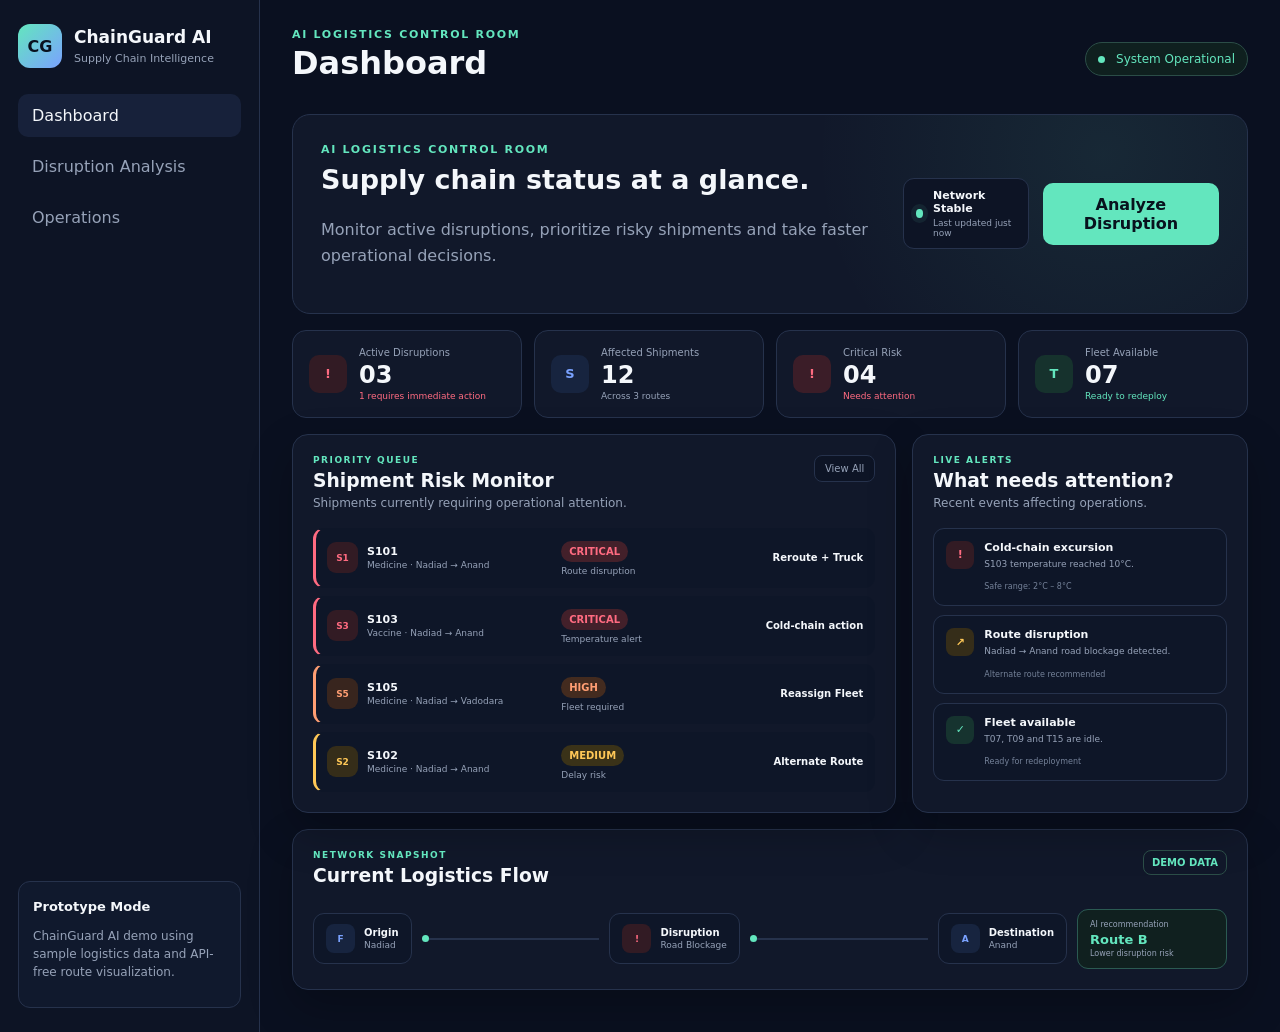
==== src/index.html @ 37f9aabf "software" ====
<!DOCTYPE html>
<html lang="en">
<head>

  <meta charset="UTF-8">

  <meta
    name="viewport"
    content="width=device-width, initial-scale=1.0"
  >

  <title>
    ChainGuard AI
  </title>

  <link
    rel="stylesheet"
    href="style.css"
  >

</head>

<body>

  <div class="app-shell">

    <!-- ================= SIDEBAR ================= -->

    <aside class="sidebar">

      <div class="brand">

        <div class="brand-icon">
          CG
        </div>

        <div>

          <h2>
            ChainGuard AI
          </h2>

          <span>
            Supply Chain Intelligence
          </span>

        </div>

      </div>


      <nav class="nav">

        <button
          class="nav-item active"
          data-section="dashboard"
        >
          Dashboard
        </button>


        <button
          class="nav-item"
          data-section="analysis"
        >
          Disruption Analysis
        </button>


        <button
          class="nav-item"
          data-section="operations"
        >
          Operations
        </button>

      </nav>


      <div class="sidebar-note">

        <strong>
          Prototype Mode
        </strong>

        <p>
          ChainGuard AI demo using sample
          logistics data and API-free route
          visualization.
        </p>

      </div>

    </aside>


    <!-- ================= MAIN ================= -->

    <main class="main-content">


      <!-- ================= TOPBAR ================= -->

      <header class="topbar">

        <div>

          <p class="eyebrow">
            AI LOGISTICS CONTROL ROOM
          </p>

          <h1 id="page-title">
            Dashboard
          </h1>

        </div>


        <div class="status-pill">

          <span></span>

          System Operational

        </div>

      </header>


      <!-- =====================================================
           DASHBOARD
           ===================================================== -->

      <section
  id="dashboard"
  class="page-section active-section"
>

  <!-- COMMAND HEADER -->

  <div class="command-hero">

    <div class="hero-copy">

      <div class="eyebrow">
        AI LOGISTICS CONTROL ROOM
      </div>

      <h2>
        Supply chain status at a glance.
      </h2>

      <p>
        Monitor active disruptions, prioritize risky
        shipments and take faster operational decisions.
      </p>

    </div>

    <div class="hero-actions">

      <div class="system-status">
        <span class="status-dot"></span>

        <div>
          <strong>
            Network Stable
          </strong>

          <small>
            Last updated just now
          </small>
        </div>

      </div>

      <button
        class="primary-btn"
        id="open-analysis"
      >
        Analyze Disruption
      </button>

    </div>

  </div>


  <!-- KEY METRICS -->

  <div class="command-metrics">

    <div class="command-stat">

      <div class="stat-icon danger-icon">
        !
      </div>

      <div>

        <span>
          Active Disruptions
        </span>

        <strong>
          03
        </strong>

        <small class="danger-text">
          1 requires immediate action
        </small>

      </div>

    </div>


    <div class="command-stat">

      <div class="stat-icon shipment-icon">
        S
      </div>

      <div>

        <span>
          Affected Shipments
        </span>

        <strong>
          12
        </strong>

        <small>
          Across 3 routes
        </small>

      </div>

    </div>


    <div class="command-stat">

      <div class="stat-icon critical-icon">
        !
      </div>

      <div>

        <span>
          Critical Risk
        </span>

        <strong>
          04
        </strong>

        <small class="danger-text">
          Needs attention
        </small>

      </div>

    </div>


    <div class="command-stat">

      <div class="stat-icon fleet-icon">
        T
      </div>

      <div>

        <span>
          Fleet Available
        </span>

        <strong>
          07
        </strong>

        <small class="success-text">
          Ready to redeploy
        </small>

      </div>

    </div>

  </div>


  <!-- MAIN CONTROL GRID -->

  <div class="dashboard-control-grid">


    <!-- SHIPMENT PRIORITY -->

    <div class="panel shipment-panel">

      <div class="panel-header enhanced-header">

        <div>

          <span class="section-label">
            PRIORITY QUEUE
          </span>

          <h3>
            Shipment Risk Monitor
          </h3>

          <p>
            Shipments currently requiring operational attention.
          </p>

        </div>

        <button class="mini-btn">
          View All
        </button>

      </div>


      <div class="priority-list">

        <div class="priority-row critical-row">

          <div class="shipment-id">
            <span class="shipment-marker critical-marker">
              S1
            </span>

            <div>
              <strong>
                S101
              </strong>

              <small>
                Medicine · Nadiad → Anand
              </small>
            </div>
          </div>


          <div class="priority-reason">
            <span class="risk-badge critical">
              CRITICAL
            </span>

            <small>
              Route disruption
            </small>
          </div>


          <div class="priority-action">
            Reroute + Truck
          </div>

        </div>


        <div class="priority-row critical-row">

          <div class="shipment-id">
            <span class="shipment-marker critical-marker">
              S3
            </span>

            <div>
              <strong>
                S103
              </strong>

              <small>
                Vaccine · Nadiad → Anand
              </small>
            </div>
          </div>


          <div class="priority-reason">

            <span class="risk-badge critical">
              CRITICAL
            </span>

            <small>
              Temperature alert
            </small>

          </div>


          <div class="priority-action">
            Cold-chain action
          </div>

        </div>


        <div class="priority-row high-row">

          <div class="shipment-id">

            <span class="shipment-marker high-marker">
              S5
            </span>

            <div>

              <strong>
                S105
              </strong>

              <small>
                Medicine · Nadiad → Vadodara
              </small>

            </div>

          </div>


          <div class="priority-reason">

            <span class="risk-badge high">
              HIGH
            </span>

            <small>
              Fleet required
            </small>

          </div>


          <div class="priority-action">
            Reassign Fleet
          </div>

        </div>


        <div class="priority-row medium-row">

          <div class="shipment-id">

            <span class="shipment-marker medium-marker">
              S2
            </span>

            <div>

              <strong>
                S102
              </strong>

              <small>
                Medicine · Nadiad → Anand
              </small>

            </div>

          </div>


          <div class="priority-reason">

            <span class="risk-badge medium">
              MEDIUM
            </span>

            <small>
              Delay risk
            </small>

          </div>


          <div class="priority-action">
            Alternate Route
          </div>

        </div>

      </div>

    </div>


    <!-- LIVE ALERTS -->

    <div class="panel alert-panel">

      <div class="panel-header enhanced-header">

        <div>

          <span class="section-label">
            LIVE ALERTS
          </span>

          <h3>
            What needs attention?
          </h3>

          <p>
            Recent events affecting operations.
          </p>

        </div>

      </div>


      <div class="live-alert-stack">


        <div class="live-alert critical-alert">

          <div class="alert-symbol">
            !
          </div>

          <div>

            <strong>
              Cold-chain excursion
            </strong>

            <p>
              S103 temperature reached 10°C.
            </p>

            <small>
              Safe range: 2°C – 8°C
            </small>

          </div>

        </div>


        <div class="live-alert warning-alert">

          <div class="alert-symbol">
            ↗
          </div>

          <div>

            <strong>
              Route disruption
            </strong>

            <p>
              Nadiad → Anand road blockage detected.
            </p>

            <small>
              Alternate route recommended
            </small>

          </div>

        </div>


        <div class="live-alert success-alert">

          <div class="alert-symbol">
            ✓
          </div>

          <div>

            <strong>
              Fleet available
            </strong>

            <p>
              T07, T09 and T15 are idle.
            </p>

            <small>
              Ready for redeployment
            </small>

          </div>

        </div>

      </div>

    </div>

  </div>


  <!-- NETWORK SNAPSHOT -->

  <div class="panel network-panel">

    <div class="panel-header enhanced-header">

      <div>

        <span class="section-label">
          NETWORK SNAPSHOT
        </span>

        <h3>
          Current Logistics Flow
        </h3>

      </div>

      <span class="panel-tag">
        DEMO DATA
      </span>

    </div>


    <div class="network-flow">

      <div class="network-node">

        <div class="node-icon">
          F
        </div>

        <div>

          <strong>
            Origin
          </strong>

          <span>
            Nadiad
          </span>

        </div>

      </div>


      <div class="network-line">
        <span></span>
      </div>


      <div class="network-node disruption-node">

        <div class="node-icon">
          !
        </div>

        <div>

          <strong>
            Disruption
          </strong>

          <span>
            Road Blockage
          </span>

        </div>

      </div>


      <div class="network-line">
        <span></span>
      </div>


      <div class="network-node">

        <div class="node-icon">
          A
        </div>

        <div>

          <strong>
            Destination
          </strong>

          <span>
            Anand
          </span>

        </div>

      </div>


      <div class="network-summary">

        <span>
          AI recommendation
        </span>

        <strong>
          Route B
        </strong>

        <small>
          Lower disruption risk
        </small>

      </div>

    </div>

  </div>

  </section>
      <!-- =====================================================
           DISRUPTION ANALYSIS
           ===================================================== -->

      <section
        id="analysis"
        class="page-section"
      >


        <div class="section-heading">

          <p class="eyebrow">
            DISRUPTION INTELLIGENCE
          </p>

          <h2>
            Analyze a New Disruption
          </h2>

          <p>
            Select the cities, enter the disruption details,
            and provide the current shipment temperature.
          </p>

        </div>


        <div class="content-grid">


          <!-- INPUT + FLEET UTILISATION STACK -->

          <div class="analysis-left-stack">

            <!-- INPUT PANEL -->

            <div class="panel analysis-input-panel">


              <div class="form-grid">


              <!-- ORIGIN -->

              <label>

                Origin City

                <select id="origin">
                </select>

              </label>


              <!-- DESTINATION -->

              <label>

                Destination City

                <select id="destination">
                </select>

              </label>


              <!-- DISRUPTION -->

              <label>

                Disruption

                <select id="disruption">

                  <option>
                    Road Blockage
                  </option>

                  <option>
                    Heavy Weather
                  </option>

                  <option>
                    Vehicle Breakdown
                  </option>

                  <option>
                    Port Strike
                  </option>

                  <option>
                    Traffic Congestion
                  </option>

                  <option>
                    Route Closure
                  </option>

                  <option>
                    Other Supply Disruption
                  </option>

                </select>

              </label>


              <!-- SEVERITY -->

              <label>

                Severity

                <select id="severity">

                  <option>
                    High
                  </option>

                  <option>
                    Critical
                  </option>

                  <option>
                    Medium
                  </option>

                  <option>
                    Low
                  </option>

                </select>

              </label>


              <!-- AVAILABLE TRUCKS -->

              <label>

                Available Trucks

                <input
                  id="trucks"
                  type="number"
                  min="0"
                  value="2"
                >

              </label>


              <!-- SHIPMENT TYPE -->

              <label>

                Shipment Type

                <select id="shipment-type">

                  <option value="Medicine">
                    Medicine
                  </option>

                  <option value="Vaccine">
                    Vaccine
                  </option>

                  <option value="Food">
                    Food / Perishable
                  </option>

                  <option value="General">
                    General Cargo
                  </option>

                </select>

              </label>


              <!-- CURRENT TEMPERATURE -->

              <label>

                Current Shipment Temperature (°C)

                <input
                  id="temperature"
                  type="number"
                  step="0.1"
                  value="6"
                >

              </label>


              <!-- MIN TEMP -->

              <label>

                Minimum Safe Temperature (°C)

                <input
                  id="temp-min"
                  type="number"
                  step="0.1"
                  value="2"
                >

              </label>


              <!-- MAX TEMP -->

              <label>

                Maximum Safe Temperature (°C)

                <input
                  id="temp-max"
                  type="number"
                  step="0.1"
                  value="8"
                >

              </label>

            </div>


            <!-- TEMP INFO -->

            <div class="temperature-helper">

              <div class="temperature-icon">
                🌡️
              </div>

              <div>

                <strong>
                  Cold-Chain Check
                </strong>

                <p>
                  The system compares the current shipment
                  temperature with the safe temperature range.
                </p>

              </div>

            </div>


            <!-- ANALYZE -->

            <button
              class="primary-btn"
              id="analyze-btn"
            >

              Analyze with AI

            </button>

            </div>


            <!-- FLEET UTILISATION OVERVIEW -->

            <div class="panel fleet-overview-panel">

              <div class="panel-header enhanced-header">

                <div>
                  <span class="section-label">FLEET INTELLIGENCE</span>
                  <h3>Fleet Utilisation Overview</h3>
                  <p>Current asset allocation across the demo network.</p>
                </div>

                <span class="panel-tag">OPTIMIZER</span>

              </div>

              <div class="fleet-overview-grid">

                <div
                  class="fleet-donut"
                  id="fleet-utilization-chart"
                  style="--utilization: 42%"
                  aria-label="Fleet utilization 42 percent"
                >
                  <div class="fleet-donut-center">
                    <strong id="fleet-utilization-value">42%</strong>
                    <span>Utilised</span>
                  </div>
                </div>

                <div class="fleet-overview-stats">

                  <div class="fleet-stat-card active">
                    <span class="fleet-stat-dot"></span>
                    <div>
                      <strong id="fleet-active-count">05</strong>
                      <small>In Transit</small>
                    </div>
                  </div>

                  <div class="fleet-stat-card idle">
                    <span class="fleet-stat-dot"></span>
                    <div>
                      <strong id="fleet-idle-count">07</strong>
                      <small>Available</small>
                    </div>
                  </div>

                  <div class="fleet-stat-card total">
                    <span class="fleet-stat-dot"></span>
                    <div>
                      <strong id="fleet-total-count">12</strong>
                      <small>Total Fleet</small>
                    </div>
                  </div>

                </div>

              </div>

              <div class="fleet-optimization-note">
                <div class="fleet-note-icon">↗</div>
                <div>
                  <strong>AI utilisation opportunity</strong>
                  <p>
                    7 available trucks can be redeployed to reduce idle capacity
                    during active disruptions.
                  </p>
                </div>
              </div>

            </div>

            <!-- AI EXPLANATION -->

            <div class="panel ai-explanation-panel" id="ai-explanation-panel">

              <div class="ai-explanation-glow"></div>

              <div class="ai-explanation-header">

                <div class="ai-explanation-title-wrap">
                  <div class="ai-explanation-icon">✦</div>
                  <div>
                    <span class="section-label">AI DECISION TRACE</span>
                    <h3>Why did AI choose this route?</h3>
                    <p>
                      A quick explanation of the factors influencing the recommendation.
                    </p>
                  </div>
                </div>

                <div class="ai-confidence-badge">
                  <span>Confidence</span>
                  <strong id="ai-confidence-value">—</strong>
                </div>

              </div>

              <div class="ai-route-summary">
                <div>
                  <span class="ai-summary-label">Recommended route</span>
                  <strong id="ai-explanation-route">Awaiting analysis</strong>
                </div>
                <span class="ai-route-pill" id="ai-explanation-risk">READY</span>
              </div>

              <div class="ai-reason-grid" id="ai-reason-grid">
                <div class="ai-reason-item muted">
                  <span class="ai-reason-check">•</span>
                  <div>
                    <strong>Route efficiency</strong>
                    <p>Run the analysis to compare time and distance.</p>
                  </div>
                </div>

                <div class="ai-reason-item muted">
                  <span class="ai-reason-check">•</span>
                  <div>
                    <strong>Fleet availability</strong>
                    <p>Your available-truck input will be considered.</p>
                  </div>
                </div>

                <div class="ai-reason-item muted">
                  <span class="ai-reason-check">•</span>
                  <div>
                    <strong>Shipment safety</strong>
                    <p>Temperature and shipment type affect the decision.</p>
                  </div>
                </div>

                <div class="ai-reason-item muted">
                  <span class="ai-reason-check">•</span>
                  <div>
                    <strong>Disruption risk</strong>
                    <p>Severity and disruption type shape the route priority.</p>
                  </div>
                </div>
              </div>

              <div class="ai-bottom-strip">
                <div class="ai-confidence-meter-wrap">
                  <div class="ai-meter-label">
                    <span>Decision confidence</span>
                    <strong id="ai-confidence-label">Ready</strong>
                  </div>
                  <div class="ai-confidence-meter">
                    <span id="ai-confidence-bar"></span>
                  </div>
                </div>

                <div class="ai-saving-card">
                  <span>Estimated operational saving</span>
                  <strong id="ai-estimated-saving">₹ —</strong>
                  <small>Prototype estimate</small>
                </div>
              </div>

            </div>

          </div>


          <!-- RESULT PANEL -->

          <div class="panel result-panel">

            <div class="panel-header">

              <div>

                <h3>
                  AI Analysis
                </h3>

                <p>
                  Risk, route and temperature recommendations.
                </p>

              </div>

            </div>


            <div
              id="analysis-result"
              class="empty-state"
            >

              Select your route and shipment details,
              then click

              <strong>
                Analyze with AI
              </strong>.

            </div>

          </div>

        </div>

      </section>


      <!-- =====================================================
           OPERATIONS
           ===================================================== -->

      <section
  id="operations"
  class="page-section"
>


  <div class="section-heading">

    <p class="eyebrow">
      OPERATIONS CONTROL
    </p>

    <h2>
      Fleet & Cold-Chain Operations
    </h2>

    <p>
      Manage available assets and monitor shipments
      requiring temperature-controlled handling.
    </p>

  </div>


  <!-- OPERATIONS SUMMARY -->

  <div class="operations-summary">

    <div class="operations-kpi">

      <span>
        Available Assets
      </span>

      <strong>
        07
      </strong>

      <small class="success-text">
        Ready now
      </small>

    </div>


    <div class="operations-kpi">

      <span>
        In Transit
      </span>

      <strong>
        05
      </strong>

      <small>
        Active journeys
      </small>

    </div>


    <div class="operations-kpi">

      <span>
        Cold-Chain Alerts
      </span>

      <strong class="danger-text">
        02
      </strong>

      <small class="danger-text">
        Immediate review
      </small>

    </div>


    <div class="operations-kpi">

      <span>
        Recommended Actions
      </span>

      <strong>
        04
      </strong>

      <small>
        AI generated
      </small>

    </div>

  </div>


  <div class="operations-grid">


    <!-- FLEET -->

    <div class="panel fleet-control-panel">

      <div class="panel-header enhanced-header">

        <div>

          <span class="section-label">
            FLEET UTILISATION
          </span>

          <h3>
            Available Vehicles
          </h3>

          <p>
            Assets that can be redeployed immediately.
          </p>

        </div>

        <span class="panel-tag">
          7 AVAILABLE
        </span>

      </div>


      <div class="fleet-control-list">


        <div class="fleet-control-row recommended-fleet">

          <div class="fleet-avatar">
            T07
          </div>

          <div class="fleet-info">

            <strong>
              Truck T07
            </strong>

            <span>
              Idle · Capacity 2.5T
            </span>

          </div>

          <div class="fleet-route">

            <small>
              AI suggests
            </small>

            <strong>
              S101
            </strong>

          </div>

          <span class="fleet-status available">
            AVAILABLE
          </span>

        </div>


        <div class="fleet-control-row">

          <div class="fleet-avatar">
            T09
          </div>

          <div class="fleet-info">

            <strong>
              Truck T09
            </strong>

            <span>
              Idle · Capacity 4T
            </span>

          </div>

          <div class="fleet-route">

            <small>
              Status
            </small>

            <strong>
              Standby
            </strong>

          </div>

          <span class="fleet-status available">
            AVAILABLE
          </span>

        </div>


        <div class="fleet-control-row">

          <div class="fleet-avatar">
            T12
          </div>

          <div class="fleet-info">

            <strong>
              Truck T12
            </strong>

            <span>
              In transit · Anand
            </span>

          </div>

          <div class="fleet-route">

            <small>
              Shipment
            </small>

            <strong>
              S102
            </strong>

          </div>

          <span class="fleet-status transit">
            IN TRANSIT
          </span>

        </div>


        <div class="fleet-control-row">

          <div class="fleet-avatar">
            T15
          </div>

          <div class="fleet-info">

            <strong>
              Truck T15
            </strong>

            <span>
              Idle · Capacity 3T
            </span>

          </div>

          <div class="fleet-route">

            <small>
              Status
            </small>

            <strong>
              Standby
            </strong>

          </div>

          <span class="fleet-status available">
            AVAILABLE
          </span>

        </div>

      </div>

    </div>


    <!-- COLD CHAIN -->

    <div class="panel cold-chain-panel">

      <div class="panel-header enhanced-header">

        <div>

          <span class="section-label">
            COLD-CHAIN MONITOR
          </span>

          <h3>
            Shipment Temperature
          </h3>

          <p>
            Real-time demo sensor view.
          </p>

        </div>

        <span class="risk-badge critical">
          2 ALERTS
        </span>

      </div>


      <div class="cold-chain-main">


        <div class="temperature-main">

          <div>

            <span>
              Shipment S103
            </span>

            <strong>
              10°C
            </strong>

            <small>
              Current temperature
            </small>

          </div>


          <div class="temperature-status-ring">

            <span>
              !
            </span>

          </div>

        </div>


        <div class="safe-range-bar">

          <div class="safe-range-labels">

            <span>
              Safe range
            </span>

            <strong>
              2°C – 8°C
            </strong>

          </div>


          <div class="range-track">

            <div class="safe-range-zone"></div>

            <div class="temperature-indicator"></div>

          </div>

        </div>


        <div class="temperature-history">

          <span>2°C</span>
          <span>4°C</span>
          <span>5°C</span>
          <span>7°C</span>
          <span class="danger-temp">
            10°C
          </span>

        </div>


        <div class="cold-action">

          <div>

            <strong>
              AI Action Required
            </strong>

            <p>
              Temperature has crossed the safe range.
              Shipment should be prioritized for
              controlled handling.
            </p>

          </div>

          <button class="route-action-btn">
            Review Shipment
          </button>

        </div>

      </div>

    </div>

  </div>


  <!-- OPERATIONS RECOMMENDATION -->

  <div class="panel operations-recommendation">

    <div class="recommendation-icon">
      AI
    </div>

    <div>

      <span class="section-label">
        OPERATIONS ASSISTANT
      </span>

      <h3>
        Recommended next actions
      </h3>

      <p>
        Prioritize S103 for cold-chain intervention,
        assign T07 to S101, and review Route B for
        the Nadiad → Anand disruption.
      </p>

    </div>

<button
  class="primary-btn"
  id="open-analysis-operations"
>
  Review Disruption
</button>

  </div>


</section>


  <!-- JAVASCRIPT -->

  <script src="script.js"></script>

</body>
</html>
---- src/style.css ----
:root {

  --bg: #0a1020;

  --panel: #11182a;

  --panel-2: #151e33;

  --line: #26324c;

  --text: #f4f7fb;

  --muted: #96a2b8;

  --accent: #63e6be;

  --accent-2: #7aa2ff;

  --danger: #ff6b81;

  --warning: #ffc857;

  --success: #63e6be;

  --shadow:
    0 18px 45px
    rgba(0, 0, 0, .24);

}


* {
  box-sizing: border-box;
}


body {

  margin: 0;

  font-family:
    Inter,
    ui-sans-serif,
    system-ui,
    -apple-system,
    BlinkMacSystemFont,
    "Segoe UI",
    sans-serif;

  background:
    var(--bg);

  color:
    var(--text);

}


button,
input,
select {
  font: inherit;
}


/* =====================================================
   MAIN LAYOUT
   ===================================================== */

.app-shell {

  min-height: 100vh;

  display: grid;

  grid-template-columns:
    260px 1fr;

}


/* =====================================================
   SIDEBAR
   ===================================================== */

.sidebar {

  background:
    #0d1425;

  border-right:
    1px solid var(--line);

  padding:
    24px 18px;

  display:
    flex;

  flex-direction:
    column;

  gap:
    26px;

}


/* BRAND */

.brand {

  display:
    flex;

  gap:
    12px;

  align-items:
    center;

}


.brand-icon {

  width:
    44px;

  height:
    44px;

  border-radius:
    12px;

  display:
    grid;

  place-items:
    center;

  background:
    linear-gradient(
      135deg,
      #63e6be,
      #7aa2ff
    );

  color:
    #09111f;

  font-weight:
    900;

}


.brand h2 {

  margin:
    0;

  font-size:
    17px;

}


.brand span {

  color:
    var(--muted);

  font-size:
    11px;

}


/* NAV */

.nav {

  display:
    grid;

  gap:
    8px;

}


.nav-item {

  border:
    0;

  background:
    transparent;

  color:
    var(--muted);

  text-align:
    left;

  padding:
    12px 14px;

  border-radius:
    10px;

  cursor:
    pointer;

}


.nav-item:hover,
.nav-item.active {

  background:
    #17213a;

  color:
    var(--text);

}


/* NOTE */

.sidebar-note {

  margin-top:
    auto;

  padding:
    14px;

  border:
    1px solid var(--line);

  border-radius:
    12px;

  background:
    #10192d;

}


.sidebar-note strong {

  font-size:
    13px;

}


.sidebar-note p {

  color:
    var(--muted);

  font-size:
    12px;

  line-height:
    1.5;

}


/* =====================================================
   MAIN CONTENT
   ===================================================== */

.main-content {

  padding:
    28px 32px 42px;

}


.topbar {

  display:
    flex;

  justify-content:
    space-between;

  align-items:
    center;

  gap:
    20px;

  margin-bottom:
    24px;

}


.topbar h1,
.hero h2,
.section-heading h2 {

  margin:
    3px 0 8px;

}


.eyebrow {

  margin:
    0;

  color:
    var(--accent);

  font-size:
    11px;

  letter-spacing:
    1.7px;

  font-weight:
    800;

}


/* STATUS */

.status-pill {

  border:
    1px solid #2b4d47;

  background:
    #0f201f;

  color:
    var(--success);

  padding:
    9px 12px;

  border-radius:
    999px;

  font-size:
    12px;

}


.status-pill span {

  display:
    inline-block;

  width:
    7px;

  height:
    7px;

  background:
    var(--success);

  border-radius:
    50%;

  margin-right:
    7px;

}


/* =====================================================
   PAGES
   ===================================================== */

.page-section {

  display:
    none;

}


.active-section {

  display:
    block;

}


/* =====================================================
   HERO
   ===================================================== */

.hero {

  padding:
    26px;

  display:
    flex;

  justify-content:
    space-between;

  align-items:
    center;

  gap:
    20px;

  margin-bottom:
    18px;

  background:
    var(--panel);

  border:
    1px solid var(--line);

  border-radius:
    16px;

  box-shadow:
    var(--shadow);

}


.hero p:not(.eyebrow) {

  color:
    var(--muted);

  line-height:
    1.5;

}


/* BUTTON */

.primary-btn {

  border:
    0;

  background:
    var(--accent);

  color:
    #08121e;

  padding:
    12px 16px;

  border-radius:
    10px;

  font-weight:
    800;

  cursor:
    pointer;

}


.primary-btn:hover {

  filter:
    brightness(1.06);

}


/* =====================================================
   METRICS
   ===================================================== */

.metric-grid {

  display:
    grid;

  grid-template-columns:
    repeat(4, 1fr);

  gap:
    14px;

  margin-bottom:
    18px;

}


.metric-card {

  padding:
    18px;

  background:
    var(--panel);

  border:
    1px solid var(--line);

  border-radius:
    16px;

  box-shadow:
    var(--shadow);

}


.metric-card span {

  color:
    var(--muted);

  font-size:
    12px;

}


.metric-card strong {

  display:
    block;

  margin-top:
    8px;

  font-size:
    29px;

}


.metric-card small {

  color:
    var(--muted);

}


.metric-card.danger strong {

  color:
    var(--danger);

}


.metric-card.success strong {

  color:
    var(--success);

}


/* =====================================================
   GRID
   ===================================================== */

.content-grid {

  display:
    grid;

  grid-template-columns:
    2fr 1fr;

  gap:
    18px;

  margin-top:
    18px;

}


/* =====================================================
   PANEL
   ===================================================== */

.panel {

  padding:
    20px;

  background:
    var(--panel);

  border:
    1px solid var(--line);

  border-radius:
    16px;

  box-shadow:
    var(--shadow);

}


.panel-header {

  display:
    flex;

  justify-content:
    space-between;

  align-items:
    flex-start;

  gap:
    12px;

  margin-bottom:
    16px;

}


.panel-header h3 {

  margin:
    0 0 5px;

}


.panel-header p {

  margin:
    0;

  color:
    var(--muted);

  font-size:
    12px;

}


.panel-tag {

  color:
    var(--accent);

  font-size:
    10px;

  font-weight:
    800;

  border:
    1px solid #2b4d47;

  border-radius:
    8px;

  padding:
    6px 8px;

}


/* =====================================================
   TABLE
   ===================================================== */

.table-wrap {

  overflow-x:
    auto;

}


table {

  width:
    100%;

  border-collapse:
    collapse;

}


th,
td {

  padding:
    12px 10px;

  border-bottom:
    1px solid var(--line);

  text-align:
    left;

  white-space:
    nowrap;

}


th {

  color:
    var(--muted);

  font-size:
    11px;

}


td {

  font-size:
    12px;

}


/* =====================================================
   RISK BADGES
   ===================================================== */

.risk-badge {

  display:
    inline-flex;

  align-items:
    center;

  padding:
    5px 8px;

  border-radius:
    999px;

  font-size:
    10px;

  font-weight:
    800;

}


.low {

  background:
    #16332f;

  color:
    var(--success);

}


.medium {

  background:
    #3a3218;

  color:
    var(--warning);

}


.high {

  background:
    #432b1f;

  color:
    #ff9e73;

}


.critical {

  background:
    #43202a;

  color:
    var(--danger);

}


/* =====================================================
   ALERTS
   ===================================================== */

.alerts-list {

  display:
    grid;

  gap:
    10px;

}


.alert-item {

  padding:
    13px;

  border:
    1px solid var(--line);

  border-radius:
    11px;

  background:
    #10172a;

}


.alert-item strong {

  font-size:
    12px;

}


.alert-item p {

  color:
    var(--muted);

  font-size:
    11px;

  margin:
    6px 0 0;

}


/* =====================================================
   SECTION HEADING
   ===================================================== */

.section-heading {

  margin-bottom:
    20px;

}


.section-heading p:not(.eyebrow) {

  color:
    var(--muted);

  line-height:
    1.5;

}


/* =====================================================
   FORM
   ===================================================== */

.form-grid {

  display:
    grid;

  grid-template-columns:
    repeat(2, 1fr);

  gap:
    14px;

  margin-bottom:
    18px;

}


label {

  color:
    var(--muted);

  font-size:
    12px;

  display:
    grid;

  gap:
    7px;

}


input,
select {

  width:
    100%;

  background:
    #0d1425;

  color:
    var(--text);

  border:
    1px solid var(--line);

  border-radius:
    9px;

  padding:
    11px 12px;

  outline:
    none;

}


input:focus,
select:focus {

  border-color:
    #4c78d9;

}


/* =====================================================
   TEMPERATURE HELPER
   ===================================================== */

.temperature-helper {

  display:
    flex;

  gap:
    12px;

  align-items:
    flex-start;

  padding:
    13px 14px;

  margin-bottom:
    16px;

  border:
    1px solid var(--line);

  background:
    #10172a;

  border-radius:
    11px;

}


.temperature-icon {

  font-size:
    21px;

}


.temperature-helper strong {

  display:
    block;

  font-size:
    12px;

}


.temperature-helper p {

  margin:
    5px 0 0;

  color:
    var(--muted);

  font-size:
    11px;

  line-height:
    1.5;

}


/* =====================================================
   EMPTY RESULT
   ===================================================== */

.empty-state {

  min-height:
    240px;

  border:
    1px dashed var(--line);

  border-radius:
    12px;

  display:
    grid;

  place-items:
    center;

  padding:
    24px;

  text-align:
    center;

  color:
    var(--muted);

}


.analysis-result {

  display:
    grid;

  gap:
    12px;

}


.result-box {

  padding:
    14px;

  border-radius:
    12px;

  background:
    #0d1425;

  border:
    1px solid var(--line);

}


.result-box h4 {

  margin:
    0 0 7px;

}


.result-box p {

  margin:
    0;

  color:
    var(--muted);

  font-size:
    12px;

  line-height:
    1.5;

}


/* =====================================================
   API-FREE MAP
   ===================================================== */

.route-map {

  width:
    100%;

  border:
    1px solid var(--line);

  border-radius:
    14px;

  overflow:
    hidden;

  background:
    #10172a;

  margin-top:
    10px;

}


/* MAP TOPBAR */

.map-topbar {

  display:
    flex;

  justify-content:
    space-between;

  align-items:
    center;

  padding:
    13px 15px;

  border-bottom:
    1px solid var(--line);

  background:
    #0d1425;

}


.map-topbar strong {

  display:
    block;

  font-size:
    13px;

}


.map-topbar span:not(.map-status) {

  display:
    block;

  margin-top:
    3px;

  font-size:
    10px;

  color:
    var(--muted);

}


.map-status {

  padding:
    5px 8px;

  border-radius:
    7px;

  border:
    1px solid #2b4d47;

  color:
    var(--accent);

  background:
    #10201f;

  font-size:
    9px;

  font-weight:
    800;

}


/* MAP */

.map-area {

  position:
    relative;

  height:
    390px;

  overflow:
    hidden;

  background:
    radial-gradient(
      circle at center,
      #1a2842 0%,
      #111b30 45%,
      #0c1425 100%
    );

}


/* MAP GRID */

.map-grid {

  position:
    absolute;

  inset:
    0;

  background-image:

    linear-gradient(
      rgba(255,255,255,.035) 1px,
      transparent 1px
    ),

    linear-gradient(
      90deg,
      rgba(255,255,255,.035) 1px,
      transparent 1px
    );

  background-size:
    32px 32px;

  opacity:
    .6;

}


/* ROADS */

.map-road {

  position:
    absolute;

  height:
    8px;

  border-radius:
    50px;

  transform-origin:
    center;

}


/* ROUTE A */

.road-a {

  width:
    72%;

  left:
    14%;

  top:
    48%;

  transform:
    rotate(-5deg);

  background:
    repeating-linear-gradient(
      90deg,
      #ff6b81 0 20px,
      #3e1f29 20px 32px
    );

  box-shadow:
    0 0 14px
    rgba(255,107,129,.25);

}


/* ROUTE B */

.road-b {

  width:
    74%;

  left:
    13%;

  top:
    56%;

  transform:
    rotate(5deg);

  background:
    repeating-linear-gradient(
      90deg,
      #63e6be 0 20px,
      #183b35 20px 32px
    );

  box-shadow:
    0 0 18px
    rgba(99,230,190,.3);

}


/* ROUTE C */

.road-c {

  width:
    73%;

  left:
    14%;

  top:
    65%;

  transform:
    rotate(12deg);

  background:
    repeating-linear-gradient(
      90deg,
      #7aa2ff 0 20px,
      #202e4c 20px 32px
    );

  box-shadow:
    0 0 14px
    rgba(122,162,255,.25);

}


/* CITY MARKERS */

.city-marker {

  position:
    absolute;

  display:
    flex;

  align-items:
    center;

  gap:
    7px;

  z-index:
    5;

}


.city-marker label {

  color:
    white;

  font-size:
    11px;

  background:
    rgba(10,16,32,.9);

  border:
    1px solid var(--line);

  padding:
    6px 9px;

  border-radius:
    8px;

  white-space:
    nowrap;

}


.marker-dot {

  width:
    15px;

  height:
    15px;

  border-radius:
    50%;

  background:
    var(--accent);

  border:
    3px solid var(--bg);

  box-shadow:
    0 0 0 3px
    rgba(99,230,190,.25);

}


.marker-dot.destination {

  background:
    var(--accent-2);

  box-shadow:
    0 0 0 3px
    rgba(122,162,255,.25);

}


.origin-marker {

  left:
    9%;

  top:
    45%;

}


.destination-marker {

  right:
    9%;

  top:
    56%;

}


/* DISRUPTION */

.disruption-marker {

  position:
    absolute;

  left:
    47%;

  top:
    31%;

  z-index:
    10;

  display:
    flex;

  align-items:
    center;

  gap:
    6px;

  padding:
    7px 9px;

  border-radius:
    9px;

  background:
    #311923;

  border:
    1px solid #6a3040;

  color:
    #ff8798;

  font-size:
    11px;

  animation:
    pulseAlert 1.8s infinite;

}


@keyframes pulseAlert {

  0% {

    box-shadow:
      0 0 0 0
      rgba(255,107,129,.25);

  }

  70% {

    box-shadow:
      0 0 0 10px
      rgba(255,107,129,0);

  }

  100% {

    box-shadow:
      0 0 0 0
      rgba(255,107,129,0);

  }

}


/* ROUTE LABELS */

.map-route-label {

  position:
    absolute;

  z-index:
    8;

  padding:
    5px 8px;

  border-radius:
    7px;

  font-size:
    9px;

  font-weight:
    800;

  background:
    rgba(10,16,32,.9);

  border:
    1px solid var(--line);

}


.route-label-a {

  left:
    39%;

  top:
    43%;

  color:
    #ff6b81;

}


.route-label-b {

  left:
    39%;

  top:
    53%;

  color:
    #63e6be;

}


.route-label-c {

  left:
    39%;

  top:
    64%;

  color:
    #7aa2ff;

}


/* =====================================================
   ROUTE OPTIONS
   ===================================================== */

.route-options {

  display:
    grid;

  gap:
    10px;

  margin-top:
    12px;

}


.route-option {

  display:
    flex;

  justify-content:
    space-between;

  align-items:
    center;

  gap:
    15px;

  padding:
    13px;

  border:
    1px solid var(--line);

  border-radius:
    11px;

  background:
    #10172a;

  cursor:
    pointer;

}


.route-option:hover {

  border-color:
    #4c78d9;

}


.route-option.recommended {

  border-color:
    #2b5a52;

  background:
    #10201f;

}


.route-option h5 {

  margin:
    0 0 5px;

  font-size:
    13px;

}


.route-option p {

  margin:
    0;

  color:
    var(--muted);

  font-size:
    11px;

}


.route-time {

  text-align:
    right;

  white-space:
    nowrap;

}


.route-time strong {

  display:
    block;

  font-size:
    13px;

}


.route-time span {

  color:
    var(--muted);

  font-size:
    11px;

}


/* =====================================================
   AI RECOMMENDATION
   ===================================================== */

.ai-recommendation {

  padding:
    14px;

  margin-top:
    12px;

  border:
    1px solid #315e55;

  border-radius:
    11px;

  background:
    #10201f;

}


.ai-recommendation h4 {

  margin:
    0 0 8px;

}


.ai-recommendation p {

  margin:
    0;

  color:
    var(--muted);

  line-height:
    1.5;

}


/* ROUTE ACTIONS */

.route-actions {

  display:
    flex;

  flex-wrap:
    wrap;

  gap:
    10px;

  margin-top:
    12px;

}


.route-action-btn {

  border:
    1px solid var(--line);

  background:
    #11182a;

  color:
    var(--text);

  padding:
    9px 12px;

  border-radius:
    8px;

  cursor:
    pointer;

}


.route-action-btn:hover {

  border-color:
    #4c78d9;

}


/* =====================================================
   TEMPERATURE CARD
   ===================================================== */

.temp-status {

  margin-top:
    10px;

  padding:
    10px 12px;

  border-radius:
    9px;

  font-size:
    12px;

  border:
    1px solid var(--line);

}


.temperature-card {

  border:
    1px solid #53303c;

  background:
    #171526;

  border-radius:
    13px;

  padding:
    16px;

}


.temperature-top {

  display:
    flex;

  justify-content:
    space-between;

  align-items:
    center;

}


.temperature-top span {

  color:
    var(--muted);

  font-size:
    12px;

}


.temperature-top strong {

  display:
    block;

  margin-top:
    3px;

  font-size:
    28px;

}


.temp-range {

  color:
    var(--muted);

  font-size:
    11px;

  margin-top:
    10px;

}


/* TEMP GRAPH */

.temp-bars {

  height:
    90px;

  display:
    flex;

  align-items:
    end;

  gap:
    8px;

  margin:
    16px 0;

}


.temp-bars span {

  flex:
    1;

  background:
    linear-gradient(
      to top,
      #5577ff,
      #ff6b81
    );

  border-radius:
    7px 7px 2px 2px;

}


.recommendation {

  color:
    var(--muted);

  font-size:
    12px;

  line-height:
    1.5;

}


.recommendation strong {

  color:
    var(--text);

}


/* =====================================================
   RESPONSIVE
   ===================================================== */

@media (max-width: 1050px) {

  .app-shell {

    grid-template-columns:
      1fr;

  }


  .sidebar {

    border-right:
      0;

    border-bottom:
      1px solid var(--line);

  }


  .nav {

    grid-template-columns:
      repeat(3, 1fr);

  }


  .sidebar-note {

    display:
      none;

  }


  .metric-grid {

    grid-template-columns:
      repeat(2, 1fr);

  }


  .content-grid {

    grid-template-columns:
      1fr;

  }

}


@media (max-width: 700px) {

  .main-content {

    padding:
      20px;

  }


  .hero,
  .topbar {

    flex-direction:
      column;

    align-items:
      flex-start;

  }


  .metric-grid,
  .form-grid {

    grid-template-columns:
      1fr;

  }


  .nav {

    grid-template-columns:
      1fr;

  }


  .map-area {

    height:
      320px;

  }


  .route-option {

    flex-direction:
      column;

    align-items:
      flex-start;

  }


  .route-time {

    text-align:
      left;

  }

}
/* =========================================================
   PREMIUM DASHBOARD
   ========================================================= */

.command-hero {

  display: flex;

  justify-content: space-between;

  align-items: center;

  gap: 30px;

  padding: 28px;

  margin-bottom: 16px;

  border: 1px solid var(--line);

  border-radius: 18px;

  background:
    radial-gradient(
      circle at 85% 20%,
      rgba(99,230,190,.08),
      transparent 35%
    ),
    var(--panel);

}


.hero-copy h2 {

  max-width: 650px;

  font-size: 27px;

  margin-top: 8px;

}


.hero-copy p {

  max-width: 630px;

  color: var(--muted);

  line-height: 1.6;

}


.hero-actions {

  display: flex;

  align-items: center;

  gap: 14px;

}


.system-status {

  display: flex;

  align-items: center;

  gap: 10px;

  padding: 10px 12px;

  border: 1px solid var(--line);

  border-radius: 11px;

  background: #0d1425;

}


.system-status strong {

  display: block;

  font-size: 11px;

}


.system-status small {

  display: block;

  margin-top: 3px;

  color: var(--muted);

  font-size: 9px;

}


.status-dot {

  width: 9px;

  height: 9px;

  border-radius: 50%;

  background: var(--success);

  box-shadow:
    0 0 0 5px
    rgba(99,230,190,.08);

}


/* METRICS */

.command-metrics {

  display: grid;

  grid-template-columns:
    repeat(4, 1fr);

  gap: 12px;

  margin-bottom: 16px;

}


.command-stat {

  display: flex;

  align-items: center;

  gap: 12px;

  padding: 16px;

  border: 1px solid var(--line);

  border-radius: 14px;

  background: var(--panel);

}


.stat-icon {

  width: 38px;

  height: 38px;

  display: grid;

  place-items: center;

  border-radius: 10px;

  font-weight: 900;

  font-size: 13px;

}


.danger-icon {

  background: #321b24;

  color: var(--danger);

}


.shipment-icon {

  background: #17243f;

  color: var(--accent-2);

}


.critical-icon {

  background: #3b1d28;

  color: var(--danger);

}


.fleet-icon {

  background: #16322d;

  color: var(--success);

}


.command-stat span {

  display: block;

  color: var(--muted);

  font-size: 10px;

}


.command-stat strong {

  display: block;

  margin-top: 3px;

  font-size: 24px;

}


.command-stat small {

  display: block;

  margin-top: 2px;

  color: var(--muted);

  font-size: 9px;

}


/* DASHBOARD CONTROL */

.dashboard-control-grid {

  display: grid;

  grid-template-columns:
    1.8fr 1fr;

  gap: 16px;

}


.enhanced-header {

  margin-bottom: 18px;

}


.section-label {

  display: block;

  margin-bottom: 5px;

  color: var(--accent);

  font-size: 9px;

  font-weight: 900;

  letter-spacing: 1.5px;

}


.mini-btn {

  border: 1px solid var(--line);

  background: #0d1425;

  color: var(--muted);

  padding: 7px 10px;

  border-radius: 8px;

  font-size: 10px;

  cursor: pointer;

}


/* PRIORITY LIST */

.priority-list {

  display: grid;

  gap: 8px;

}


.priority-row {

  display: grid;

  grid-template-columns:
    1.3fr .9fr .8fr;

  align-items: center;

  gap: 14px;

  padding: 11px;

  border: 1px solid transparent;

  border-radius: 11px;

  background: #0e1628;

}


.priority-row:hover {

  border-color: var(--line);

}


.critical-row {

  border-left:
    3px solid var(--danger);

}


.high-row {

  border-left:
    3px solid #ff9e73;

}


.medium-row {

  border-left:
    3px solid var(--warning);

}


.shipment-id {

  display: flex;

  align-items: center;

  gap: 9px;

}


.shipment-marker {

  width: 31px;

  height: 31px;

  display: grid;

  place-items: center;

  border-radius: 9px;

  font-size: 9px;

  font-weight: 900;

}


.critical-marker {

  color: var(--danger);

  background: #321b24;

}


.high-marker {

  color: #ff9e73;

  background: #38251e;

}


.medium-marker {

  color: var(--warning);

  background: #352d19;

}


.shipment-id strong {

  display: block;

  font-size: 11px;

}


.shipment-id small {

  display: block;

  margin-top: 2px;

  color: var(--muted);

  font-size: 9px;

}


.priority-reason small {

  display: block;

  margin-top: 4px;

  color: var(--muted);

  font-size: 9px;

}


.priority-action {

  text-align: right;

  font-size: 10px;

  font-weight: 700;

}


/* LIVE ALERTS */

.live-alert-stack {

  display: grid;

  gap: 9px;

}


.live-alert {

  display: flex;

  align-items: flex-start;

  gap: 10px;

  padding: 12px;

  border: 1px solid var(--line);

  border-radius: 11px;

  background: #0e1628;

}


.alert-symbol {

  width: 28px;

  height: 28px;

  flex: 0 0 auto;

  display: grid;

  place-items: center;

  border-radius: 8px;

  font-size: 11px;

  font-weight: 900;

}


.critical-alert .alert-symbol {

  color: var(--danger);

  background: #321b24;

}


.warning-alert .alert-symbol {

  color: var(--warning);

  background: #352d19;

}


.success-alert .alert-symbol {

  color: var(--success);

  background: #16332f;

}


.live-alert strong {

  display: block;

  font-size: 11px;

}


.live-alert p {

  margin: 4px 0;

  color: var(--muted);

  font-size: 9px;

  line-height: 1.4;

}


.live-alert small {

  color: #748198;

  font-size: 8px;

}


/* NETWORK */

.network-panel {

  margin-top: 16px;

}


.network-flow {

  display: flex;

  align-items: center;

  gap: 10px;

}


.network-node {

  display: flex;

  align-items: center;

  gap: 9px;

  padding: 10px 12px;

  border: 1px solid var(--line);

  border-radius: 11px;

  background: #0e1628;

}


.node-icon {

  width: 29px;

  height: 29px;

  display: grid;

  place-items: center;

  border-radius: 8px;

  background: #17243f;

  color: var(--accent-2);

  font-size: 9px;

  font-weight: 900;

}


.network-node strong {

  display: block;

  font-size: 10px;

}


.network-node span {

  display: block;

  margin-top: 2px;

  color: var(--muted);

  font-size: 9px;

}


.disruption-node .node-icon {

  background: #321b24;

  color: var(--danger);

}


.network-line {

  flex: 1;

  height: 2px;

  background: var(--line);

  position: relative;

}


.network-line span {

  position: absolute;

  top: -3px;

  width: 7px;

  height: 7px;

  border-radius: 50%;

  background: var(--accent);

  animation: moveDot 2.2s linear infinite;

}


@keyframes moveDot {

  from {
    left: 0;
  }

  to {
    left: calc(100% - 7px);
  }

}


.network-summary {

  margin-left: auto;

  min-width: 150px;

  padding: 10px 12px;

  border: 1px solid #2b5a52;

  border-radius: 11px;

  background: #10201f;

}


.network-summary span {

  display: block;

  color: var(--muted);

  font-size: 8px;

}


.network-summary strong {

  display: block;

  margin-top: 3px;

  color: var(--success);

  font-size: 13px;

}


.network-summary small {

  display: block;

  margin-top: 2px;

  color: var(--muted);

  font-size: 8px;

}


/* =========================================================
   OPERATIONS
   ========================================================= */

.operations-summary {

  display: grid;

  grid-template-columns:
    repeat(4, 1fr);

  gap: 12px;

  margin-bottom: 16px;

}


.operations-kpi {

  padding: 16px;

  border: 1px solid var(--line);

  border-radius: 14px;

  background: var(--panel);

}


.operations-kpi span {

  display: block;

  color: var(--muted);

  font-size: 10px;

}


.operations-kpi strong {

  display: block;

  margin-top: 7px;

  font-size: 25px;

}


.operations-kpi small {

  display: block;

  margin-top: 3px;

  color: var(--muted);

  font-size: 9px;

}


.success-text {

  color: var(--success) !important;

}


.danger-text {

  color: var(--danger) !important;

}


.operations-grid {

  display: grid;

  grid-template-columns:
    1.4fr 1fr;

  gap: 16px;

}


.fleet-control-list {

  display: grid;

  gap: 7px;

}


.fleet-control-row {

  display: grid;

  grid-template-columns:
    42px 1.4fr .7fr auto;

  align-items: center;

  gap: 10px;

  padding: 11px;

  border: 1px solid var(--line);

  border-radius: 11px;

  background: #0e1628;

}


.recommended-fleet {

  border-color: #2b5a52;

  background: #10201f;

}


.fleet-avatar {

  width: 34px;

  height: 34px;

  display: grid;

  place-items: center;

  border-radius: 9px;

  background: #17243f;

  color: var(--accent-2);

  font-size: 9px;

  font-weight: 900;

}


.fleet-info strong {

  display: block;

  font-size: 10px;

}


.fleet-info span {

  display: block;

  margin-top: 3px;

  color: var(--muted);

  font-size: 8px;

}


.fleet-route {

  text-align: right;

}


.fleet-route small {

  display: block;

  color: var(--muted);

  font-size: 8px;

}


.fleet-route strong {

  display: block;

  margin-top: 2px;

  font-size: 9px;

}


.fleet-status {

  padding: 5px 7px;

  border-radius: 7px;

  font-size: 7px;

  font-weight: 900;

}


.fleet-status.available {

  background: #16332f;

  color: var(--success);

}


.fleet-status.transit {

  background: #17243f;

  color: var(--accent-2);

}


/* COLD CHAIN */

.cold-chain-main {

  padding: 3px;

}


.temperature-main {

  display: flex;

  justify-content: space-between;

  align-items: center;

}


.temperature-main span {

  display: block;

  color: var(--muted);

  font-size: 10px;

}


.temperature-main strong {

  display: block;

  margin-top: 4px;

  font-size: 34px;

}


.temperature-main small {

  color: var(--muted);

  font-size: 8px;

}


.temperature-status-ring {

  width: 58px;

  height: 58px;

  display: grid;

  place-items: center;

  border-radius: 50%;

  border: 5px solid #562433;

  color: var(--danger);

  font-size: 20px;

  font-weight: 900;

  box-shadow:
    0 0 0 7px
    rgba(255,107,129,.05);

}


/* RANGE */

.safe-range-bar {

  margin-top: 22px;

}


.safe-range-labels {

  display: flex;

  justify-content: space-between;

  margin-bottom: 8px;

}


.safe-range-labels span {

  color: var(--muted);

  font-size: 9px;

}


.safe-range-labels strong {

  font-size: 9px;

}


.range-track {

  position: relative;

  height: 10px;

  border-radius: 20px;

  background: #2a1d25;

  overflow: hidden;

}


.safe-range-zone {

  position: absolute;

  left: 15%;

  width: 45%;

  height: 100%;

  background: var(--success);

}


.temperature-indicator {

  position: absolute;

  left: 76%;

  top: -3px;

  width: 16px;

  height: 16px;

  border-radius: 50%;

  background: var(--danger);

  border: 3px solid #0a1020;

  box-shadow:
    0 0 12px
    rgba(255,107,129,.5);

}


/* HISTORY */

.temperature-history {

  display: flex;

  justify-content: space-between;

  margin-top: 8px;

  color: var(--muted);

  font-size: 8px;

}


.danger-temp {

  color: var(--danger);

  font-weight: 800;

}


/* COLD ACTION */

.cold-action {

  display: flex;

  justify-content: space-between;

  align-items: center;

  gap: 10px;

  margin-top: 18px;

  padding: 12px;

  border: 1px solid #52303b;

  border-radius: 11px;

  background: #181522;

}


.cold-action strong {

  display: block;

  font-size: 10px;

}


.cold-action p {

  margin:
    4px 0 0;

  color: var(--muted);

  font-size: 8px;

  line-height: 1.5;

}


/* FINAL RECOMMENDATION */

.operations-recommendation {

  display: flex;

  align-items: center;

  gap: 14px;

  margin-top: 16px;

  padding: 18px;

  border-color: #2b5a52;

  background:
    linear-gradient(
      90deg,
      #10201f,
      #11182a
    );

}


.recommendation-icon {

  width: 42px;

  height: 42px;

  display: grid;

  place-items: center;

  border-radius: 11px;

  background: var(--accent);

  color: #07131a;

  font-size: 10px;

  font-weight: 900;

}


.operations-recommendation h3 {

  margin: 3px 0 5px;

}


.operations-recommendation p {

  margin: 0;

  max-width: 760px;

  color: var(--muted);

  font-size: 10px;

  line-height: 1.5;

}


.operations-recommendation .primary-btn {

  margin-left: auto;

  white-space: nowrap;

}



/* =========================================================
   DISRUPTION ANALYSIS — FLEET UTILISATION
   ========================================================= */

.analysis-left-stack {
  display: grid;
  gap: 16px;
  align-content: start;
}

.analysis-input-panel {
  min-width: 0;
}

.fleet-overview-panel {
  position: relative;
  overflow: hidden;
  background:
    radial-gradient(circle at 92% 12%, rgba(99,230,190,.06), transparent 32%),
    var(--panel);
}

.fleet-overview-panel::after {
  content: "";
  position: absolute;
  inset: auto -60px -80px auto;
  width: 180px;
  height: 180px;
  border-radius: 50%;
  background: rgba(122,162,255,.035);
  pointer-events: none;
}

.fleet-overview-grid {
  display: grid;
  grid-template-columns: 150px 1fr;
  gap: 18px;
  align-items: center;
}

.fleet-donut {
  --utilization: 42%;
  width: 132px;
  height: 132px;
  position: relative;
  border-radius: 50%;
  display: grid;
  place-items: center;
  background:
    conic-gradient(
      var(--accent) 0 var(--utilization),
      #26324c var(--utilization) 100%
    );
  box-shadow:
    0 0 0 1px rgba(99,230,190,.08),
    0 12px 28px rgba(0,0,0,.2);
}

.fleet-donut::before {
  content: "";
  width: 92px;
  height: 92px;
  position: absolute;
  border-radius: 50%;
  background: #0d1425;
  border: 1px solid var(--line);
}

.fleet-donut-center {
  position: relative;
  z-index: 1;
  display: grid;
  justify-items: center;
  line-height: 1;
}

.fleet-donut-center strong {
  font-size: 25px;
  letter-spacing: -.5px;
}

.fleet-donut-center span {
  margin-top: 6px;
  color: var(--muted);
  font-size: 9px;
  text-transform: uppercase;
  letter-spacing: 1.1px;
  font-weight: 800;
}

.fleet-overview-stats {
  display: grid;
  grid-template-columns: repeat(3, minmax(0, 1fr));
  gap: 8px;
}

.fleet-stat-card {
  min-height: 76px;
  padding: 11px;
  border: 1px solid var(--line);
  border-radius: 11px;
  background: #0e1628;
  display: flex;
  align-items: flex-start;
  gap: 8px;
}

.fleet-stat-card strong {
  display: block;
  font-size: 21px;
  line-height: 1;
}

.fleet-stat-card small {
  display: block;
  margin-top: 5px;
  color: var(--muted);
  font-size: 9px;
}

.fleet-stat-dot {
  width: 7px;
  height: 7px;
  margin-top: 4px;
  border-radius: 50%;
  flex: 0 0 auto;
}

.fleet-stat-card.active .fleet-stat-dot {
  background: var(--accent-2);
  box-shadow: 0 0 0 4px rgba(122,162,255,.08);
}

.fleet-stat-card.idle .fleet-stat-dot {
  background: var(--accent);
  box-shadow: 0 0 0 4px rgba(99,230,190,.08);
}

.fleet-stat-card.total .fleet-stat-dot {
  background: var(--warning);
  box-shadow: 0 0 0 4px rgba(255,200,87,.08);
}

.fleet-optimization-note {
  display: flex;
  gap: 10px;
  align-items: flex-start;
  margin-top: 14px;
  padding: 12px;
  border: 1px solid #24544c;
  border-radius: 11px;
  background: #0f201f;
}

.fleet-note-icon {
  width: 28px;
  height: 28px;
  border-radius: 8px;
  display: grid;
  place-items: center;
  background: #17352f;
  color: var(--accent);
  font-weight: 900;
}

.fleet-optimization-note strong {
  font-size: 11px;
}

.fleet-optimization-note p {
  margin: 4px 0 0;
  color: var(--muted);
  font-size: 9px;
  line-height: 1.45;
}

@media (max-width: 750px) {
  .fleet-overview-grid {
    grid-template-columns: 1fr;
    justify-items: start;
  }

  .fleet-overview-stats {
    width: 100%;
  }
}

/* =========================================================
   DISRUPTION ANALYSIS — AI EXPLANATION
   ========================================================= */

.ai-explanation-panel {
  position: relative;
  overflow: hidden;
  background:
    linear-gradient(145deg, rgba(17, 30, 49, .98), rgba(11, 20, 36, .98));
  border-color: rgba(99, 230, 190, .18);
  box-shadow: 0 18px 36px rgba(0, 0, 0, .17);
}

.ai-explanation-panel::before {
  content: "";
  position: absolute;
  top: -90px;
  right: -80px;
  width: 220px;
  height: 220px;
  border-radius: 50%;
  background: radial-gradient(circle, rgba(99, 230, 190, .10), transparent 68%);
  pointer-events: none;
}

.ai-explanation-glow {
  position: absolute;
  left: -75px;
  bottom: -110px;
  width: 190px;
  height: 190px;
  border-radius: 50%;
  background: radial-gradient(circle, rgba(122, 162, 255, .07), transparent 70%);
  pointer-events: none;
}

.ai-explanation-header {
  position: relative;
  z-index: 1;
  display: flex;
  align-items: flex-start;
  justify-content: space-between;
  gap: 16px;
}

.ai-explanation-title-wrap {
  display: flex;
  gap: 11px;
  align-items: flex-start;
}

.ai-explanation-icon {
  width: 34px;
  height: 34px;
  flex: 0 0 auto;
  border: 1px solid rgba(99, 230, 190, .25);
  border-radius: 10px;
  display: grid;
  place-items: center;
  background: linear-gradient(145deg, #14352e, #102622);
  color: var(--accent);
  font-size: 17px;
  box-shadow: 0 8px 18px rgba(0, 0, 0, .18);
}

.ai-explanation-header h3 {
  margin: 4px 0 0;
  font-size: 15px;
}

.ai-explanation-header p {
  margin: 5px 0 0;
  color: var(--muted);
  font-size: 9px;
  line-height: 1.45;
  max-width: 440px;
}

.ai-confidence-badge {
  min-width: 82px;
  padding: 8px 10px;
  border: 1px solid rgba(122, 162, 255, .18);
  border-radius: 10px;
  background: rgba(11, 20, 36, .7);
  text-align: right;
}

.ai-confidence-badge span {
  display: block;
  color: var(--muted);
  font-size: 8px;
  text-transform: uppercase;
  letter-spacing: .9px;
  font-weight: 800;
}

.ai-confidence-badge strong {
  display: block;
  margin-top: 2px;
  font-size: 16px;
}

.ai-route-summary {
  position: relative;
  z-index: 1;
  display: flex;
  align-items: center;
  justify-content: space-between;
  gap: 12px;
  margin-top: 14px;
  padding: 11px 12px;
  border: 1px solid var(--line);
  border-radius: 11px;
  background: rgba(7, 14, 26, .44);
}

.ai-summary-label {
  display: block;
  color: var(--muted);
  font-size: 8px;
  text-transform: uppercase;
  letter-spacing: .9px;
  font-weight: 800;
}

.ai-route-summary strong {
  display: block;
  margin-top: 4px;
  font-size: 12px;
}

.ai-route-pill {
  padding: 6px 8px;
  border-radius: 999px;
  background: rgba(99, 230, 190, .10);
  border: 1px solid rgba(99, 230, 190, .18);
  color: var(--accent);
  font-size: 8px;
  letter-spacing: .7px;
  font-weight: 900;
}

.ai-reason-grid {
  position: relative;
  z-index: 1;
  display: grid;
  grid-template-columns: repeat(2, minmax(0, 1fr));
  gap: 8px;
  margin-top: 10px;
}

.ai-reason-item {
  display: flex;
  align-items: flex-start;
  gap: 9px;
  min-height: 58px;
  padding: 10px;
  border: 1px solid rgba(255,255,255,.05);
  border-radius: 10px;
  background: rgba(8, 16, 29, .58);
}

.ai-reason-item.muted {
  opacity: .88;
}

.ai-reason-check {
  width: 20px;
  height: 20px;
  flex: 0 0 auto;
  border-radius: 7px;
  display: grid;
  place-items: center;
  background: rgba(99, 230, 190, .09);
  color: var(--accent);
  font-size: 11px;
  font-weight: 900;
}

.ai-reason-item strong {
  display: block;
  font-size: 9px;
}

.ai-reason-item p {
  margin: 4px 0 0;
  color: var(--muted);
  font-size: 8px;
  line-height: 1.45;
}

.ai-bottom-strip {
  position: relative;
  z-index: 1;
  display: grid;
  grid-template-columns: 1fr 150px;
  gap: 12px;
  align-items: center;
  margin-top: 12px;
  padding-top: 12px;
  border-top: 1px solid var(--line);
}

.ai-confidence-meter-wrap {
  min-width: 0;
}

.ai-meter-label {
  display: flex;
  align-items: center;
  justify-content: space-between;
  gap: 8px;
  margin-bottom: 7px;
}

.ai-meter-label span {
  color: var(--muted);
  font-size: 8px;
  text-transform: uppercase;
  letter-spacing: .8px;
  font-weight: 800;
}

.ai-meter-label strong {
  font-size: 9px;
}

.ai-confidence-meter {
  height: 7px;
  overflow: hidden;
  border-radius: 999px;
  background: #1f2b44;
}

.ai-confidence-meter span {
  display: block;
  width: 0%;
  height: 100%;
  border-radius: inherit;
  background: linear-gradient(90deg, #50caaa, #7aa2ff);
  box-shadow: 0 0 14px rgba(99, 230, 190, .20);
  transition: width .45s ease;
}

.ai-saving-card {
  padding: 10px 11px;
  border: 1px solid rgba(255, 200, 87, .16);
  border-radius: 10px;
  background: rgba(45, 34, 13, .28);
}

.ai-saving-card span {
  display: block;
  color: var(--muted);
  font-size: 8px;
  line-height: 1.35;
}

.ai-saving-card strong {
  display: block;
  margin-top: 4px;
  font-size: 16px;
}

.ai-saving-card small {
  display: block;
  margin-top: 3px;
  color: #8f9bb3;
  font-size: 7px;
}

@media (max-width: 750px) {
  .ai-explanation-header {
    flex-direction: column;
  }

  .ai-confidence-badge {
    width: 100%;
    text-align: left;
  }

  .ai-reason-grid {
    grid-template-columns: 1fr;
  }

  .ai-bottom-strip {
    grid-template-columns: 1fr;
  }
}

/* =========================================================
   RESPONSIVE
   ========================================================= */

@media (max-width: 1100px) {

  .command-metrics,
  .operations-summary {

    grid-template-columns:
      repeat(2, 1fr);

  }


  .dashboard-control-grid,
  .operations-grid {

    grid-template-columns:
      1fr;

  }


  .network-flow {

    flex-wrap: wrap;

  }


  .network-summary {

    margin-left: 0;

    width: 100%;

  }

}


@media (max-width: 750px) {

  .command-hero {

    flex-direction: column;

    align-items: flex-start;

  }


  .hero-actions {

    width: 100%;

    flex-wrap: wrap;

  }


  .command-metrics,
  .operations-summary {

    grid-template-columns:
      1fr;

  }


  .priority-row {

    grid-template-columns:
      1fr;

  }


  .priority-action {

    text-align: left;

  }


  .fleet-control-row {

    grid-template-columns:
      42px 1fr;

  }


  .fleet-route {

    text-align: left;

  }


  .operations-recommendation {

    flex-direction: column;

    align-items: flex-start;

  }


  .operations-recommendation
  .primary-btn {

    margin-left: 0;

  }

}
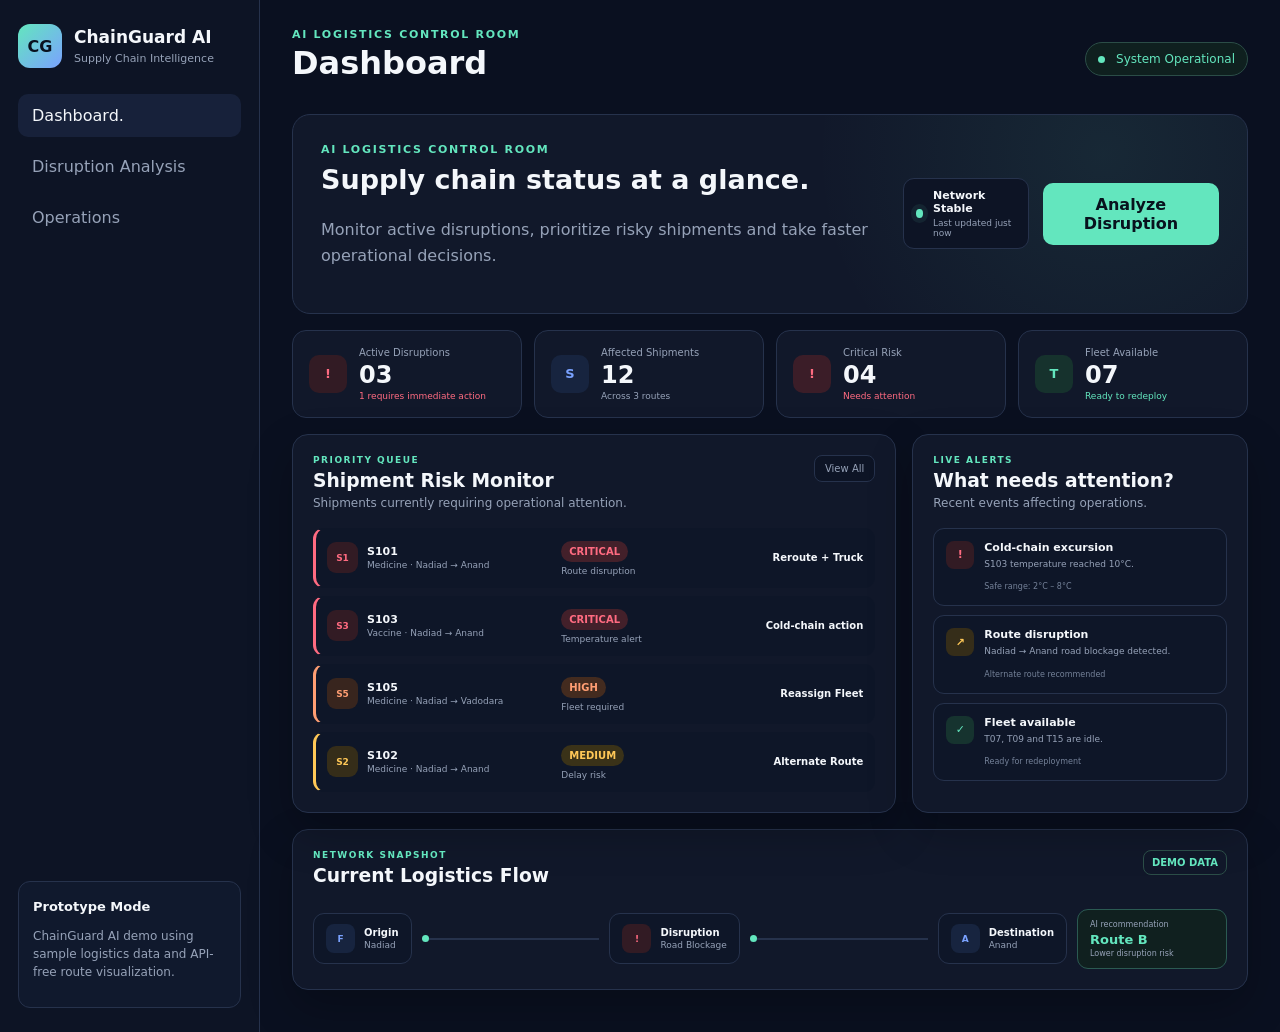
==== commit ed6a360c: "Update Dashboard button text to include a period" ====
--- a/src/index.html
+++ b/src/index.html
@@ -55,7 +55,7 @@
           class="nav-item active"
           data-section="dashboard"
         >
-          Dashboard
+          Dashboard.
         </button>
 
 
@@ -1663,4 +1663,4 @@
   <script src="script.js"></script>
 
 </body>
-</html>+</html>
